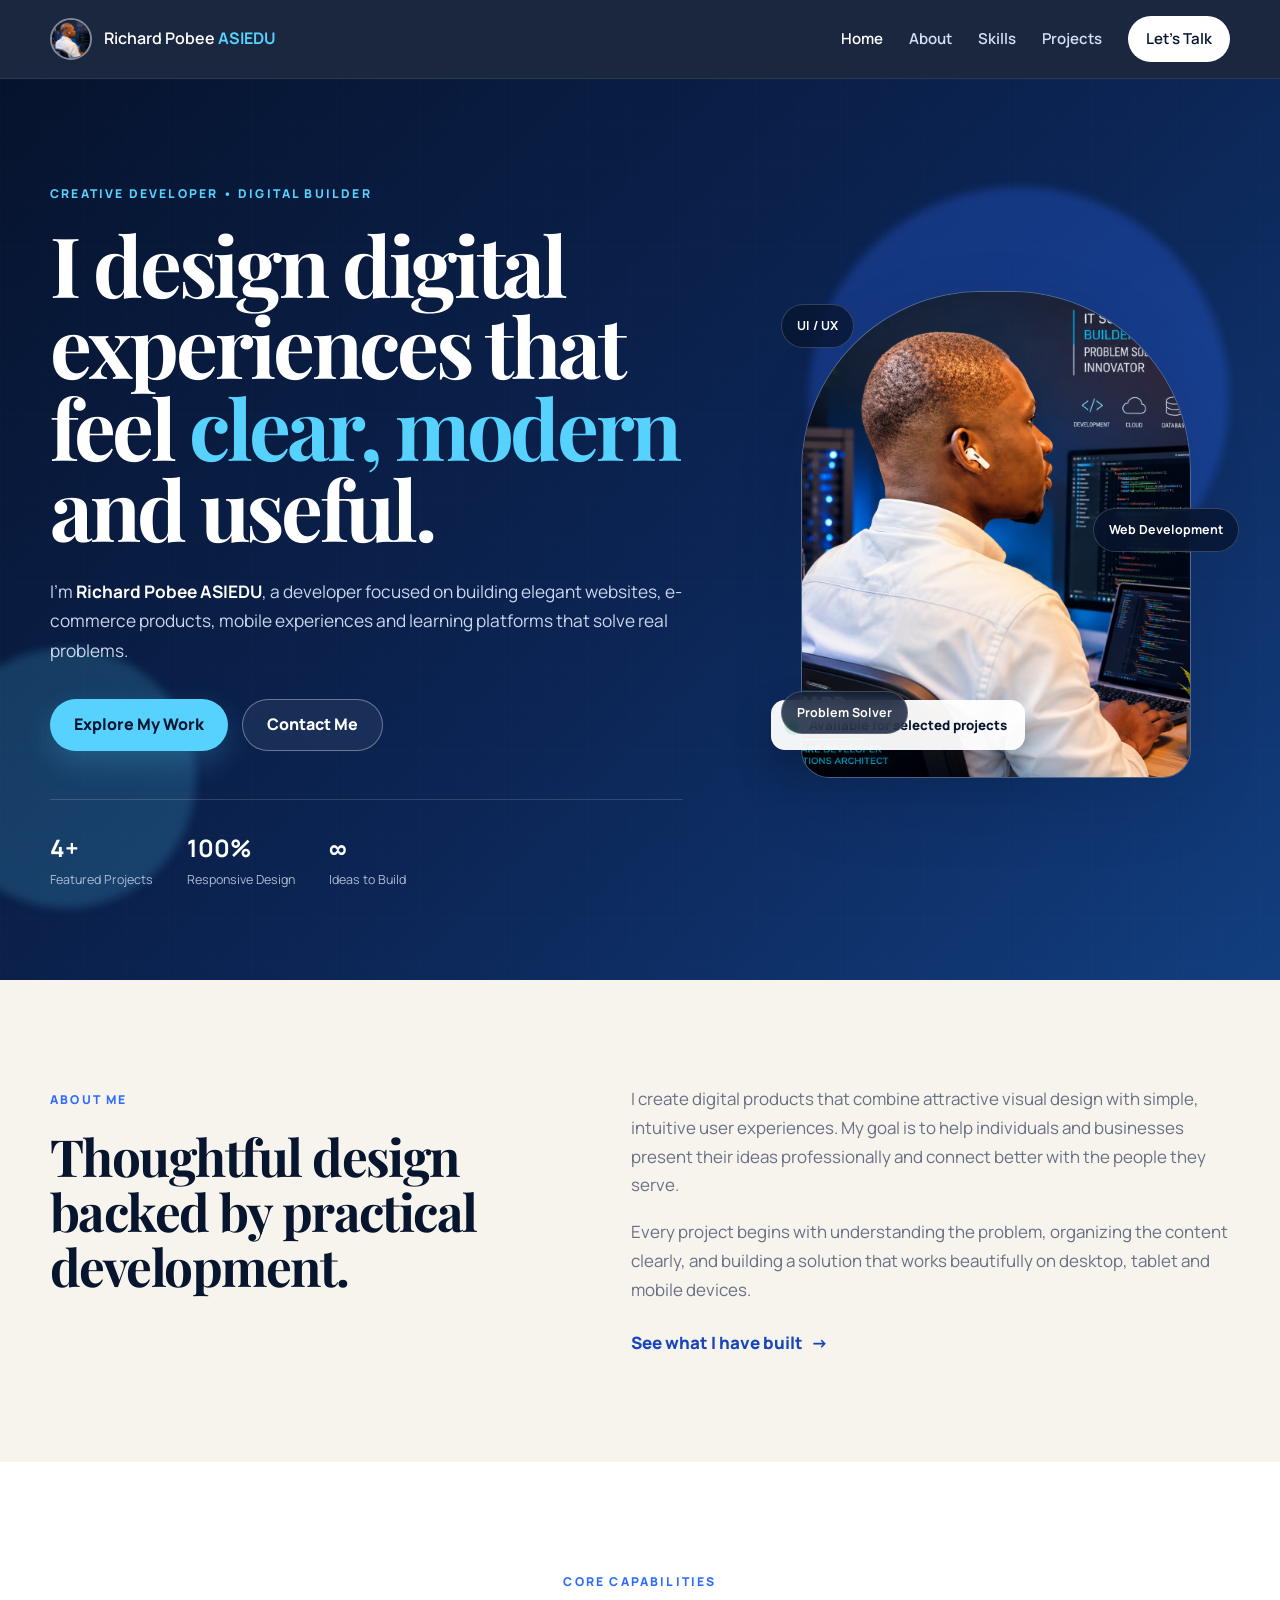
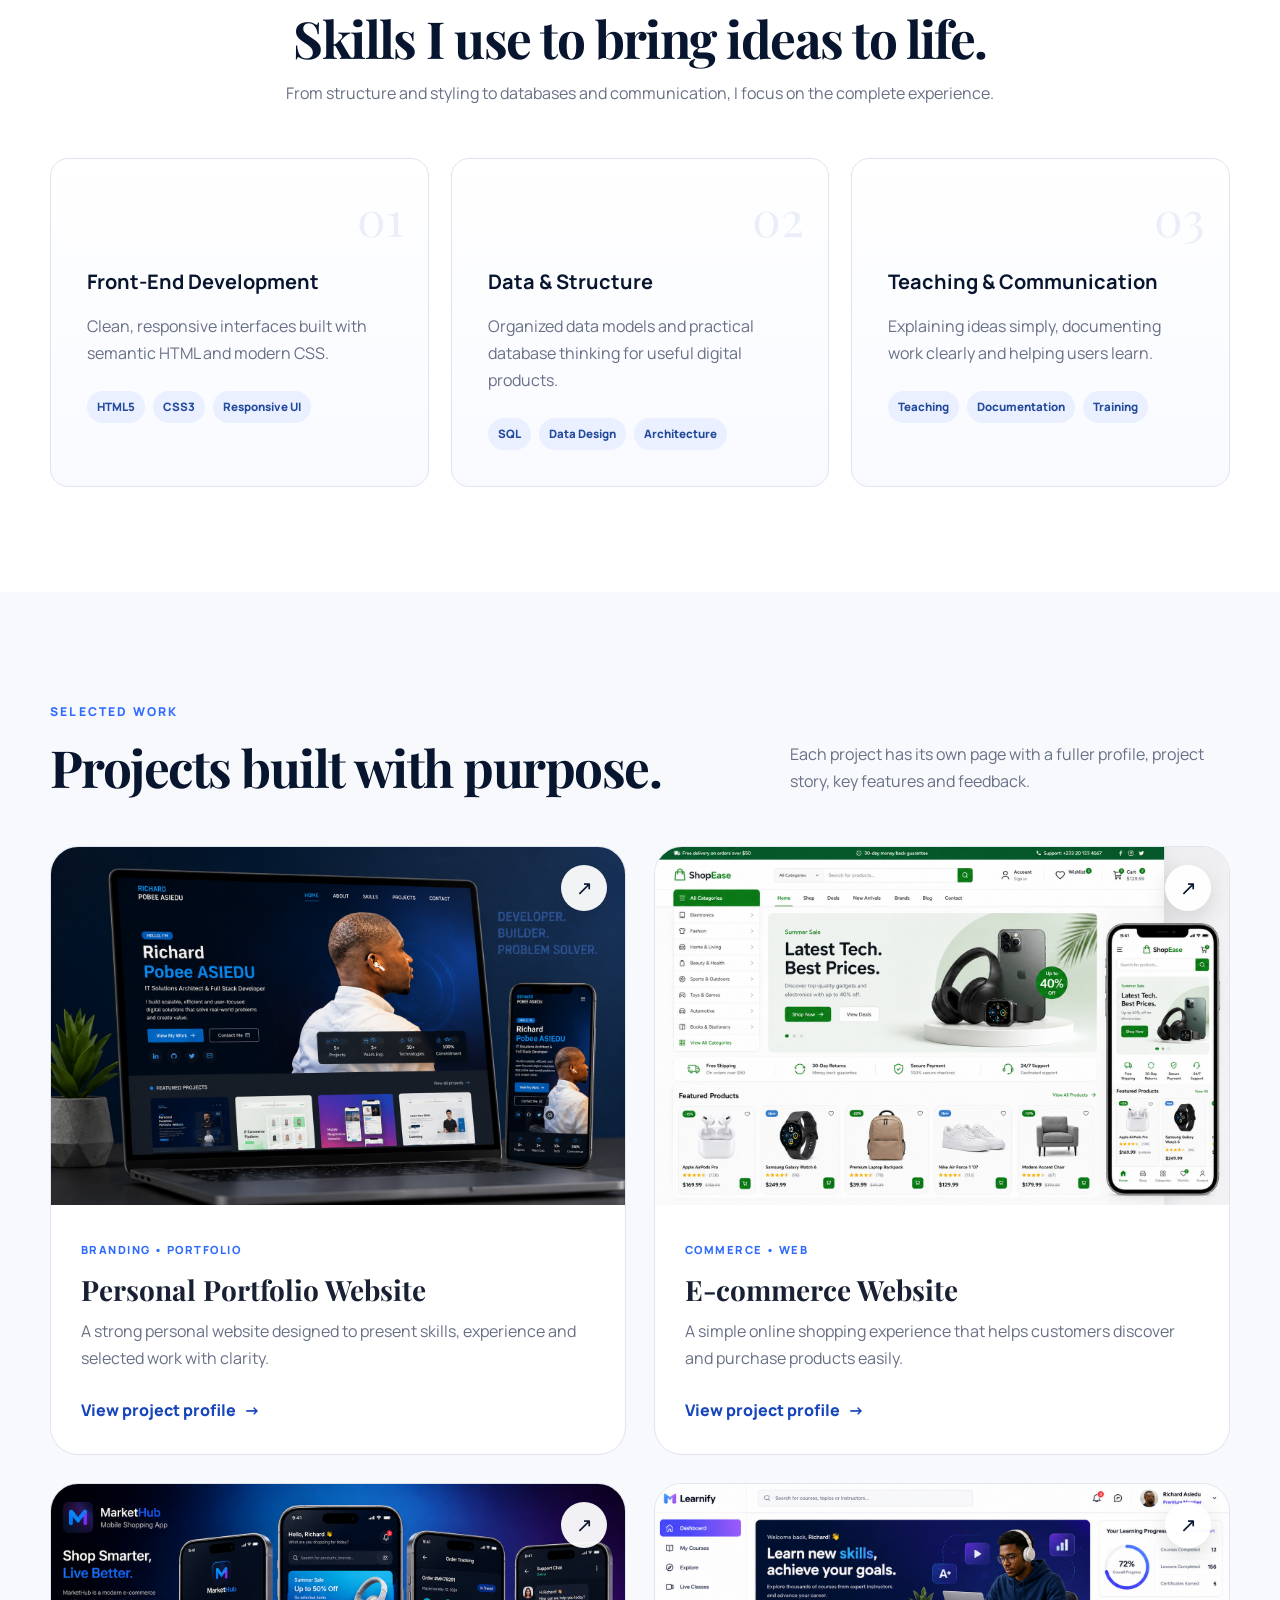
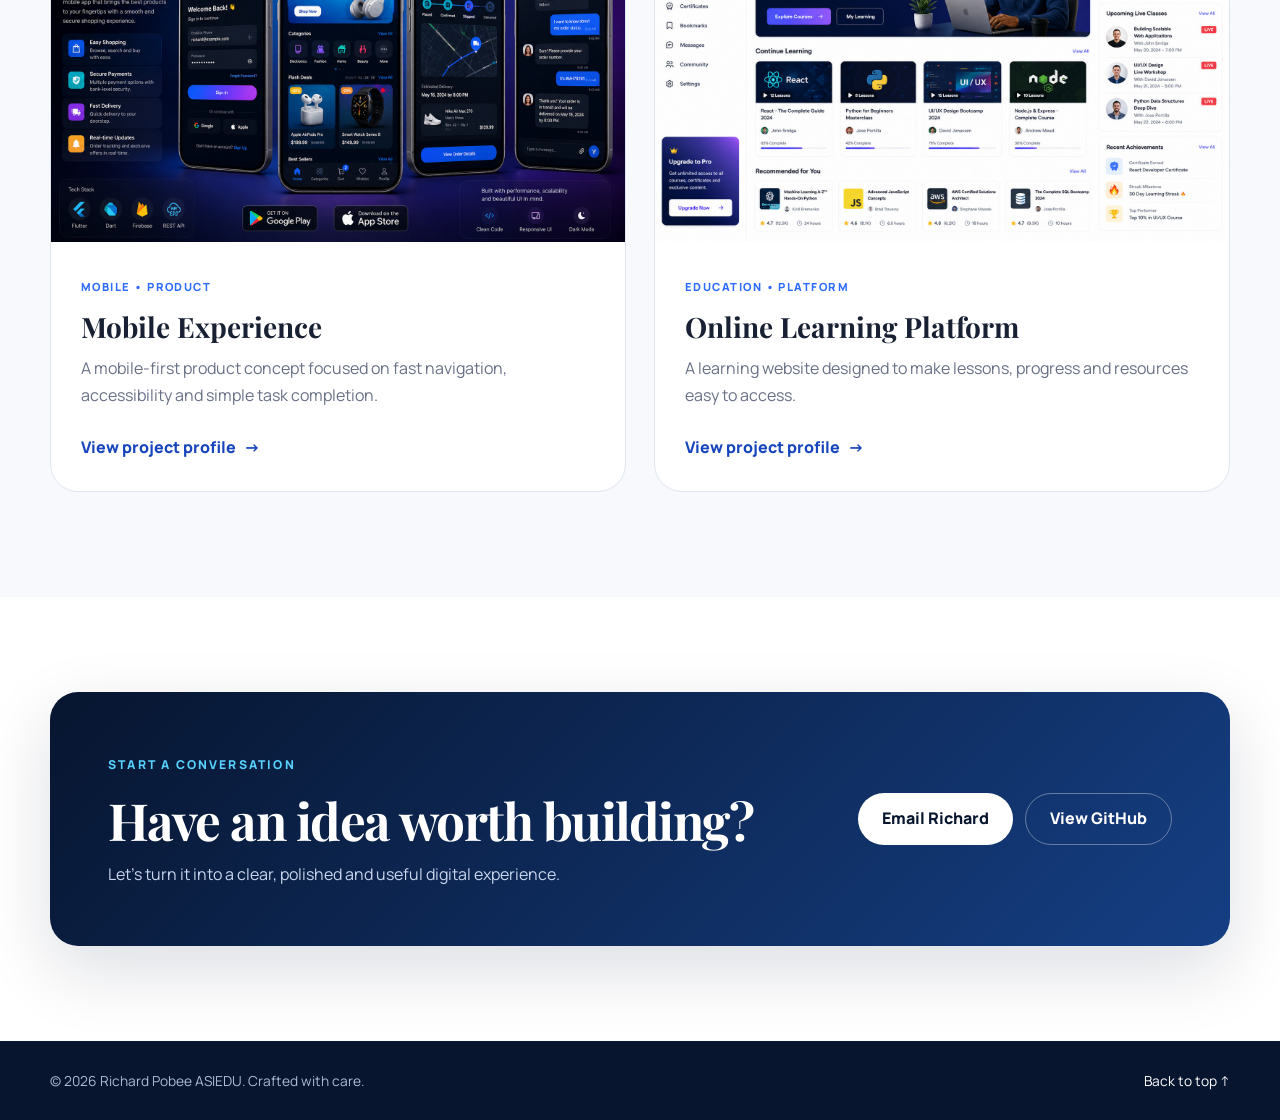
==== index.html @ 264cc0ca "Add files via upload" ====
<!DOCTYPE html>
<html lang="en">
<head>
  <meta charset="UTF-8" />
  <meta name="viewport" content="width=device-width, initial-scale=1.0" />
  <meta name="description" content="Portfolio website of Richard Pobee ASIEDU, showcasing web, mobile, e-commerce and learning platform projects." />
  <title>Richard Pobee ASIEDU | Creative Developer</title>
  <link rel="preconnect" href="https://fonts.googleapis.com" />
  <link rel="preconnect" href="https://fonts.gstatic.com" crossorigin />
  <link href="https://fonts.googleapis.com/css2?family=Manrope:wght@400;500;600;700;800&family=Playfair+Display:wght@700&display=swap" rel="stylesheet" />
  <link rel="stylesheet" href="style.css" />
</head>
<body>
  <header class="site-header">
    <div class="container nav-row">
      <a class="brand" href="index.html" aria-label="Richard Pobee ASIEDU home">
        <img src="images/richard-profile.jpg" alt="Richard Pobee ASIEDU" />
        <span>Richard Pobee <strong>ASIEDU</strong></span>
      </a>

      <button class="menu-toggle" aria-label="Open navigation" onclick="document.body.classList.toggle('nav-open')">☰</button>

      <nav class="main-nav" aria-label="Main navigation">
        <a href="#home" class="active">Home</a>
        <a href="#about">About</a>
        <a href="#skills">Skills</a>
        <a href="#projects">Projects</a>
        <a href="#contact" class="nav-cta">Let’s Talk</a>
      </nav>
    </div>
  </header>

  <main>
    <section class="hero" id="home">
      <div class="hero-glow hero-glow-one"></div>
      <div class="hero-glow hero-glow-two"></div>
      <div class="container hero-grid">
        <div class="hero-copy">
          <span class="eyebrow">Creative Developer • Digital Builder</span>
          <h1>I design digital experiences that feel <em>clear, modern</em> and useful.</h1>
          <p class="hero-text">
            I’m <strong>Richard Pobee ASIEDU</strong>, a developer focused on building elegant websites, e-commerce products, mobile experiences and learning platforms that solve real problems.
          </p>
          <div class="hero-actions">
            <a href="#projects" class="btn btn-primary">Explore My Work</a>
            <a href="#contact" class="btn btn-secondary">Contact Me</a>
          </div>
          <div class="hero-stats" aria-label="Portfolio highlights">
            <div><strong>4+</strong><span>Featured Projects</span></div>
            <div><strong>100%</strong><span>Responsive Design</span></div>
            <div><strong>∞</strong><span>Ideas to Build</span></div>
          </div>
        </div>

        <div class="hero-visual">
          <div class="portrait-card">
            <div class="portrait-frame">
              <img src="images/richard-profile.jpg" alt="Portrait of Richard Pobee ASIEDU" />
            </div>
            <div class="status-card">
              <span class="status-dot"></span>
              Available for selected projects
            </div>
          </div>
          <div class="floating-tag tag-one">UI / UX</div>
          <div class="floating-tag tag-two">Web Development</div>
          <div class="floating-tag tag-three">Problem Solver</div>
        </div>
      </div>
    </section>

    <section class="section about" id="about">
      <div class="container about-grid">
        <div>
          <span class="section-kicker">About Me</span>
          <h2>Thoughtful design backed by practical development.</h2>
        </div>
        <div class="about-copy">
          <p>
            I create digital products that combine attractive visual design with simple, intuitive user experiences. My goal is to help individuals and businesses present their ideas professionally and connect better with the people they serve.
          </p>
          <p>
            Every project begins with understanding the problem, organizing the content clearly, and building a solution that works beautifully on desktop, tablet and mobile devices.
          </p>
          <a class="text-link" href="#projects">See what I have built <span>→</span></a>
        </div>
      </div>
    </section>

    <section class="section skills-section" id="skills">
      <div class="container">
        <div class="section-heading centered">
          <span class="section-kicker">Core Capabilities</span>
          <h2>Skills I use to bring ideas to life.</h2>
          <p>From structure and styling to databases and communication, I focus on the complete experience.</p>
        </div>

        <div class="skills-grid">
          <article class="skill-card">
            <span class="skill-number">01</span>
            <h3>Front-End Development</h3>
            <p>Clean, responsive interfaces built with semantic HTML and modern CSS.</p>
            <div class="chip-row"><span>HTML5</span><span>CSS3</span><span>Responsive UI</span></div>
          </article>
          <article class="skill-card">
            <span class="skill-number">02</span>
            <h3>Data & Structure</h3>
            <p>Organized data models and practical database thinking for useful digital products.</p>
            <div class="chip-row"><span>SQL</span><span>Data Design</span><span>Architecture</span></div>
          </article>
          <article class="skill-card">
            <span class="skill-number">03</span>
            <h3>Teaching & Communication</h3>
            <p>Explaining ideas simply, documenting work clearly and helping users learn.</p>
            <div class="chip-row"><span>Teaching</span><span>Documentation</span><span>Training</span></div>
          </article>
        </div>
      </div>
    </section>

    <section class="section projects-section" id="projects">
      <div class="container">
        <div class="section-heading project-heading">
          <div>
            <span class="section-kicker">Selected Work</span>
            <h2>Projects built with purpose.</h2>
          </div>
          <p>Each project has its own page with a fuller profile, project story, key features and feedback.</p>
        </div>

        <div class="project-grid">
          <article class="project-card project-card-featured">
            <a class="project-image" href="projects/portfolio.html">
              <img src="images/project-portfolio.jpg" alt="Personal portfolio website preview" />
              <span class="project-arrow">↗</span>
            </a>
            <div class="project-body">
              <span class="project-type">Branding • Portfolio</span>
              <h3><a href="projects/portfolio.html">Personal Portfolio Website</a></h3>
              <p>A strong personal website designed to present skills, experience and selected work with clarity.</p>
              <a href="projects/portfolio.html" class="text-link">View project profile <span>→</span></a>
            </div>
          </article>

          <article class="project-card">
            <a class="project-image" href="projects/ecommerce.html">
              <img src="images/project-ecommerce.jpg" alt="E-commerce website preview" />
              <span class="project-arrow">↗</span>
            </a>
            <div class="project-body">
              <span class="project-type">Commerce • Web</span>
              <h3><a href="projects/ecommerce.html">E-commerce Website</a></h3>
              <p>A simple online shopping experience that helps customers discover and purchase products easily.</p>
              <a href="projects/ecommerce.html" class="text-link">View project profile <span>→</span></a>
            </div>
          </article>

          <article class="project-card">
            <a class="project-image" href="projects/mobile.html">
              <img src="images/project-mobile.jpg" alt="Mobile application website preview" />
              <span class="project-arrow">↗</span>
            </a>
            <div class="project-body">
              <span class="project-type">Mobile • Product</span>
              <h3><a href="projects/mobile.html">Mobile Experience</a></h3>
              <p>A mobile-first product concept focused on fast navigation, accessibility and simple task completion.</p>
              <a href="projects/mobile.html" class="text-link">View project profile <span>→</span></a>
            </div>
          </article>

          <article class="project-card">
            <a class="project-image" href="projects/learning.html">
              <img src="images/project-learning.jpg" alt="Online learning platform preview" />
              <span class="project-arrow">↗</span>
            </a>
            <div class="project-body">
              <span class="project-type">Education • Platform</span>
              <h3><a href="projects/learning.html">Online Learning Platform</a></h3>
              <p>A learning website designed to make lessons, progress and resources easy to access.</p>
              <a href="projects/learning.html" class="text-link">View project profile <span>→</span></a>
            </div>
          </article>
        </div>
      </div>
    </section>

    <section class="section contact-section" id="contact">
      <div class="container contact-card">
        <div>
          <span class="section-kicker light">Start a Conversation</span>
          <h2>Have an idea worth building?</h2>
          <p>Let’s turn it into a clear, polished and useful digital experience.</p>
        </div>
        <div class="contact-actions">
          <a href="mailto:yourname@example.com" class="btn btn-light">Email Richard</a>
          <a href="https://github.com/" class="btn btn-ghost" target="_blank" rel="noopener">View GitHub</a>
        </div>
      </div>
    </section>
  </main>

  <footer class="site-footer">
    <div class="container footer-row">
      <p>© 2026 Richard Pobee ASIEDU. Crafted with care.</p>
      <div>
        <a href="#home">Back to top ↑</a>
      </div>
    </div>
  </footer>
</body>
</html>
---- style.css ----
:root {
  --navy: #07152f;
  --navy-soft: #10244b;
  --blue: #2f6bff;
  --blue-dark: #1745bb;
  --cyan: #57d2ff;
  --cream: #f7f4ed;
  --white: #ffffff;
  --text: #182033;
  --muted: #687086;
  --line: #dfe4ee;
  --surface: #f7f9fc;
  --radius-lg: 28px;
  --radius-md: 18px;
  --shadow: 0 24px 70px rgba(7, 21, 47, 0.14);
}

* { box-sizing: border-box; margin: 0; padding: 0; }
html { scroll-behavior: smooth; }
body {
  font-family: "Manrope", Arial, sans-serif;
  color: var(--text);
  background: var(--white);
  line-height: 1.7;
  overflow-x: hidden;
}
img { max-width: 100%; display: block; }
a { color: inherit; }
.container { width: min(1180px, calc(100% - 40px)); margin-inline: auto; }

.site-header {
  position: sticky;
  top: 0;
  z-index: 1000;
  background: rgba(7, 21, 47, 0.92);
  backdrop-filter: blur(16px);
  border-bottom: 1px solid rgba(255,255,255,0.08);
}
.nav-row { min-height: 78px; display: flex; align-items: center; justify-content: space-between; gap: 24px; }
.brand { display: inline-flex; align-items: center; gap: 12px; color: #fff; text-decoration: none; font-weight: 600; }
.brand img { width: 42px; height: 42px; object-fit: cover; border-radius: 50%; border: 2px solid rgba(255,255,255,.45); }
.brand strong { color: var(--cyan); }
.main-nav { display: flex; align-items: center; gap: 26px; }
.main-nav a { color: #d7e0f5; text-decoration: none; font-size: .94rem; font-weight: 600; transition: .2s; }
.main-nav a:hover, .main-nav a.active { color: #fff; }
.main-nav .nav-cta { background: #fff; color: var(--navy); padding: 10px 18px; border-radius: 999px; }
.menu-toggle { display: none; border: 0; background: transparent; color: #fff; font-size: 1.7rem; cursor: pointer; }

.hero {
  position: relative;
  isolation: isolate;
  overflow: hidden;
  min-height: 760px;
  display: grid;
  align-items: center;
  background: linear-gradient(135deg, #06132d 0%, #0c2555 55%, #123e7f 100%);
  color: #fff;
  padding: 100px 0 90px;
}
.hero::after {
  content: "";
  position: absolute;
  inset: 0;
  z-index: -2;
  opacity: .14;
  background-image: linear-gradient(rgba(255,255,255,.07) 1px, transparent 1px), linear-gradient(90deg, rgba(255,255,255,.07) 1px, transparent 1px);
  background-size: 42px 42px;
}
.hero-glow { position: absolute; border-radius: 50%; filter: blur(4px); z-index: -1; }
.hero-glow-one { width: 420px; height: 420px; background: rgba(47,107,255,.28); right: 4%; top: 12%; }
.hero-glow-two { width: 260px; height: 260px; background: rgba(87,210,255,.18); left: -5%; bottom: 8%; }
.hero-grid { display: grid; grid-template-columns: 1.15fr .85fr; gap: 80px; align-items: center; }
.eyebrow, .section-kicker { display: inline-block; text-transform: uppercase; letter-spacing: .18em; font-size: .76rem; font-weight: 800; color: var(--blue); margin-bottom: 18px; }
.hero .eyebrow { color: var(--cyan); }
.hero h1 { font-family: "Playfair Display", Georgia, serif; font-size: clamp(3.3rem, 6.5vw, 6.5rem); line-height: .98; letter-spacing: -.04em; max-width: 820px; }
.hero h1 em { color: var(--cyan); font-style: normal; }
.hero-text { max-width: 680px; color: #cbd7ee; font-size: 1.08rem; margin: 28px 0 34px; }
.hero-text strong { color: #fff; }
.hero-actions { display: flex; flex-wrap: wrap; gap: 14px; }
.btn { display: inline-flex; justify-content: center; align-items: center; min-height: 52px; padding: 0 24px; border-radius: 999px; text-decoration: none; font-weight: 800; transition: transform .2s, box-shadow .2s, background .2s; }
.btn:hover { transform: translateY(-2px); }
.btn-primary { background: var(--cyan); color: var(--navy); box-shadow: 0 12px 30px rgba(87,210,255,.2); }
.btn-secondary { border: 1px solid rgba(255,255,255,.35); color: #fff; background: rgba(255,255,255,.06); }
.hero-stats { display: flex; gap: 34px; margin-top: 48px; padding-top: 28px; border-top: 1px solid rgba(255,255,255,.15); }
.hero-stats div { display: grid; }
.hero-stats strong { font-size: 1.5rem; color: #fff; }
.hero-stats span { color: #aebbd4; font-size: .78rem; }
.hero-visual { position: relative; min-height: 520px; display: grid; place-items: center; }
.portrait-card { width: min(390px, 100%); position: relative; }
.portrait-frame { aspect-ratio: 4 / 5; border-radius: 180px 180px 28px 28px; overflow: hidden; border: 1px solid rgba(255,255,255,.25); box-shadow: var(--shadow); background: #17356c; }
.portrait-frame img { width: 100%; height: 100%; object-fit: cover; }
.status-card { position: absolute; left: -30px; bottom: 28px; display: flex; align-items: center; gap: 10px; padding: 14px 18px; border-radius: 14px; background: rgba(255,255,255,.95); color: var(--navy); font-size: .83rem; font-weight: 800; box-shadow: 0 16px 38px rgba(0,0,0,.25); }
.status-dot { width: 10px; height: 10px; background: #29c675; border-radius: 50%; box-shadow: 0 0 0 5px rgba(41,198,117,.16); }
.floating-tag { position: absolute; padding: 10px 15px; border-radius: 999px; background: rgba(7,21,47,.76); border: 1px solid rgba(255,255,255,.18); color: #fff; font-size: .78rem; font-weight: 700; backdrop-filter: blur(10px); }
.tag-one { top: 30px; left: 4%; }
.tag-two { right: -2%; top: 45%; }
.tag-three { bottom: 60px; left: 4%; }

.section { padding: 105px 0; }
.about { background: var(--cream); }
.about-grid { display: grid; grid-template-columns: .9fr 1.1fr; gap: 90px; align-items: start; }
.section h2 { font-family: "Playfair Display", Georgia, serif; font-size: clamp(2.3rem, 4vw, 4rem); line-height: 1.08; letter-spacing: -.03em; color: var(--navy); }
.about-copy { font-size: 1.06rem; color: var(--muted); }
.about-copy p + p { margin-top: 18px; }
.text-link { display: inline-flex; align-items: center; gap: 8px; margin-top: 24px; color: var(--blue-dark); text-decoration: none; font-weight: 800; }
.text-link span { transition: transform .2s; }
.text-link:hover span { transform: translateX(5px); }

.skills-section { background: #fff; }
.section-heading { margin-bottom: 50px; }
.section-heading.centered { max-width: 760px; text-align: center; margin-inline: auto; }
.section-heading p { color: var(--muted); margin-top: 14px; }
.skills-grid { display: grid; grid-template-columns: repeat(3, 1fr); gap: 22px; }
.skill-card { position: relative; padding: 36px; min-height: 310px; border: 1px solid var(--line); border-radius: var(--radius-md); background: linear-gradient(180deg, #fff, #f8faff); transition: .25s; overflow: hidden; }
.skill-card:hover { transform: translateY(-6px); box-shadow: var(--shadow); border-color: transparent; }
.skill-number { position: absolute; right: 24px; top: 18px; font-family: "Playfair Display", serif; font-size: 3rem; color: #e9eef9; }
.skill-card h3 { color: var(--navy); font-size: 1.25rem; margin: 70px 0 14px; }
.skill-card p { color: var(--muted); }
.chip-row { display: flex; flex-wrap: wrap; gap: 8px; margin-top: 24px; }
.chip-row span { padding: 6px 10px; border-radius: 999px; background: #eaf0ff; color: #244a9c; font-size: .72rem; font-weight: 800; }

.projects-section { background: var(--surface); }
.project-heading { display: flex; justify-content: space-between; align-items: end; gap: 60px; }
.project-heading > p { max-width: 440px; color: var(--muted); }
.project-grid { display: grid; grid-template-columns: repeat(2, 1fr); gap: 28px; }
.project-card { background: #fff; border-radius: var(--radius-lg); overflow: hidden; border: 1px solid var(--line); transition: .25s; }
.project-card:hover { transform: translateY(-7px); box-shadow: var(--shadow); }
.project-image { display: block; position: relative; aspect-ratio: 16 / 10; overflow: hidden; background: #dfe8f8; }
.project-image img { width: 100%; height: 100%; object-fit: cover; transition: transform .45s; }
.project-card:hover .project-image img { transform: scale(1.045); }
.project-arrow { position: absolute; right: 18px; top: 18px; width: 46px; height: 46px; display: grid; place-items: center; border-radius: 50%; background: rgba(255,255,255,.94); color: var(--navy); font-size: 1.25rem; box-shadow: 0 8px 22px rgba(0,0,0,.12); }
.project-body { padding: 30px; }
.project-type { color: var(--blue); text-transform: uppercase; letter-spacing: .13em; font-size: .7rem; font-weight: 800; }
.project-body h3 { font-family: "Playfair Display", serif; font-size: 1.75rem; line-height: 1.2; margin: 10px 0 12px; }
.project-body h3 a { text-decoration: none; }
.project-body p { color: var(--muted); }

.contact-section { padding-top: 95px; padding-bottom: 95px; }
.contact-card { display: flex; justify-content: space-between; align-items: center; gap: 40px; padding: 58px; border-radius: var(--radius-lg); background: linear-gradient(135deg, var(--navy), #153f84); color: #fff; box-shadow: var(--shadow); }
.contact-card h2 { color: #fff; }
.contact-card p { color: #c9d6ee; margin-top: 12px; }
.section-kicker.light { color: var(--cyan); }
.contact-actions { display: flex; gap: 12px; flex-wrap: wrap; }
.btn-light { background: #fff; color: var(--navy); }
.btn-ghost { border: 1px solid rgba(255,255,255,.35); color: #fff; }
.site-footer { background: var(--navy); color: #aebbd4; padding: 28px 0; }
.footer-row { display: flex; justify-content: space-between; gap: 20px; align-items: center; font-size: .86rem; }
.footer-row a { color: #fff; text-decoration: none; }

/* Project detail pages */
.project-page { background: var(--surface); }
.project-hero { padding: 92px 0 76px; background: linear-gradient(135deg, #07152f, #123b79); color: #fff; }
.back-link { display: inline-block; margin-bottom: 30px; color: var(--cyan); text-decoration: none; font-weight: 700; }
.project-hero h1 { font-family: "Playfair Display", serif; font-size: clamp(3rem, 7vw, 6.2rem); line-height: .98; max-width: 900px; }
.project-hero p { max-width: 720px; color: #cbd7ee; margin-top: 22px; font-size: 1.08rem; }
.project-cover { width: min(1180px, calc(100% - 40px)); margin: -35px auto 0; border-radius: 28px; overflow: hidden; box-shadow: var(--shadow); background: #dfe8f8; }
.project-cover img { width: 100%; max-height: 650px; object-fit: cover; }
.project-content { padding: 90px 0; }
.project-profile-grid { display: grid; grid-template-columns: 1.2fr .8fr; gap: 70px; }
.prose h2, .feedback-section h2 { font-family: "Playfair Display", serif; color: var(--navy); font-size: 2.5rem; margin-bottom: 18px; }
.prose h3 { color: var(--navy); margin: 34px 0 10px; }
.prose p, .prose li { color: var(--muted); }
.prose ul { padding-left: 20px; }
.project-facts { background: #fff; border: 1px solid var(--line); border-radius: 22px; padding: 30px; height: fit-content; }
.fact { padding: 16px 0; border-bottom: 1px solid var(--line); }
.fact:last-child { border-bottom: 0; }
.fact span { display: block; color: var(--muted); font-size: .74rem; text-transform: uppercase; letter-spacing: .12em; font-weight: 800; }
.fact strong { display: block; margin-top: 4px; color: var(--navy); }
.feedback-section { padding: 0 0 100px; }
.feedback-grid { display: grid; grid-template-columns: repeat(3, 1fr); gap: 20px; }
.feedback-card { background: #fff; border: 1px solid var(--line); border-radius: 20px; padding: 28px; }
.feedback-card p { color: var(--muted); font-style: italic; }
.feedback-card strong { display: block; color: var(--navy); margin-top: 18px; }
.feedback-card span { color: var(--blue); font-size: .78rem; }

@media (max-width: 960px) {
  .hero-grid, .about-grid, .project-profile-grid { grid-template-columns: 1fr; }
  .hero-grid { gap: 35px; }
  .hero-visual { min-height: 480px; }
  .skills-grid { grid-template-columns: 1fr; }
  .project-heading, .contact-card { align-items: flex-start; flex-direction: column; }
  .feedback-grid { grid-template-columns: 1fr; }
}

@media (max-width: 760px) {
  .container { width: min(100% - 28px, 1180px); }
  .menu-toggle { display: block; }
  .main-nav { display: none; position: absolute; top: 78px; left: 0; right: 0; padding: 22px; background: var(--navy); flex-direction: column; align-items: stretch; border-top: 1px solid rgba(255,255,255,.08); }
  .nav-open .main-nav { display: flex; }
  .main-nav .nav-cta { text-align: center; }
  .hero { min-height: auto; padding: 74px 0 70px; }
  .hero h1 { font-size: clamp(2.75rem, 14vw, 4.6rem); }
  .hero-stats { gap: 18px; flex-wrap: wrap; }
  .hero-visual { min-height: 430px; }
  .portrait-card { width: 310px; }
  .status-card { left: 0; }
  .project-grid { grid-template-columns: 1fr; }
  .section { padding: 78px 0; }
  .contact-card { padding: 36px 28px; }
  .footer-row { flex-direction: column; text-align: center; }
}

@media (max-width: 460px) {
  .brand span { font-size: .82rem; }
  .hero-actions, .contact-actions { flex-direction: column; width: 100%; }
  .btn { width: 100%; }
  .floating-tag { display: none; }
  .hero-visual { min-height: 390px; }
  .portrait-card { width: 275px; }
  .hero-stats { display: grid; grid-template-columns: repeat(2, 1fr); }
}
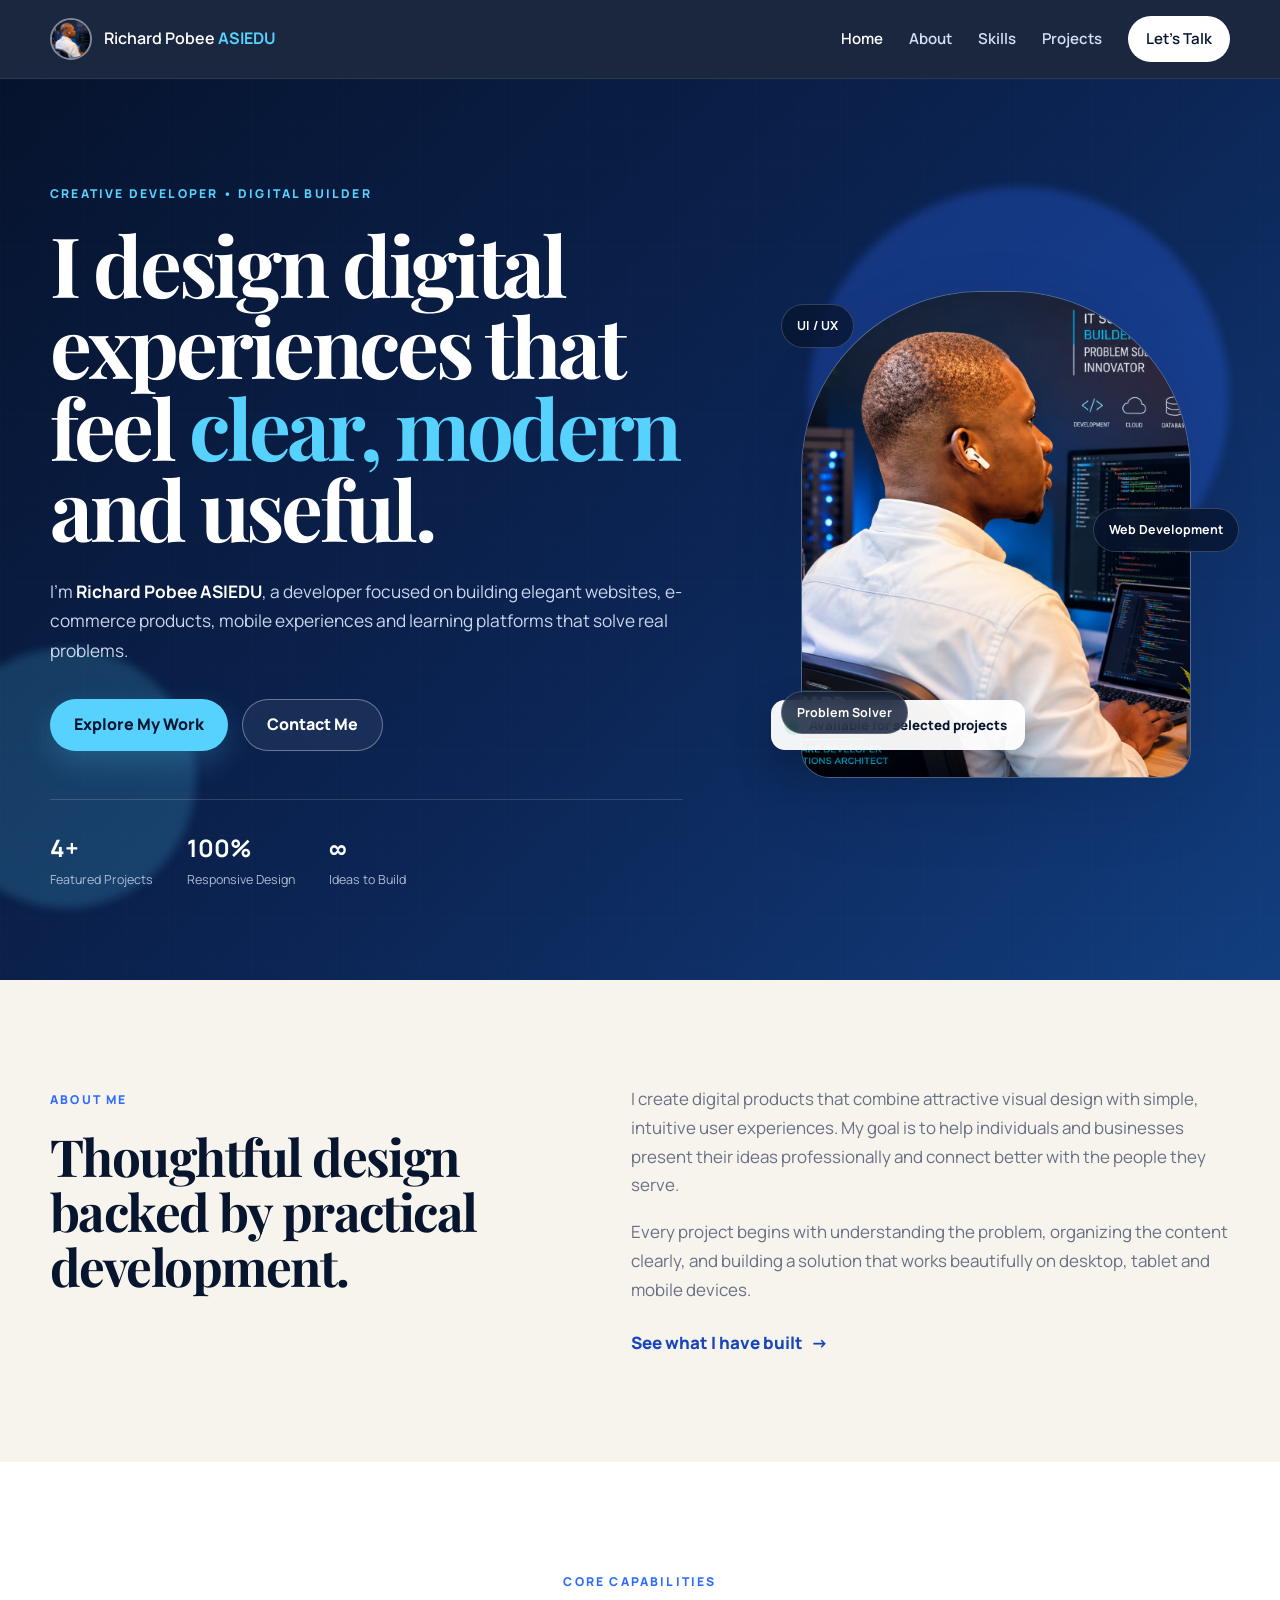
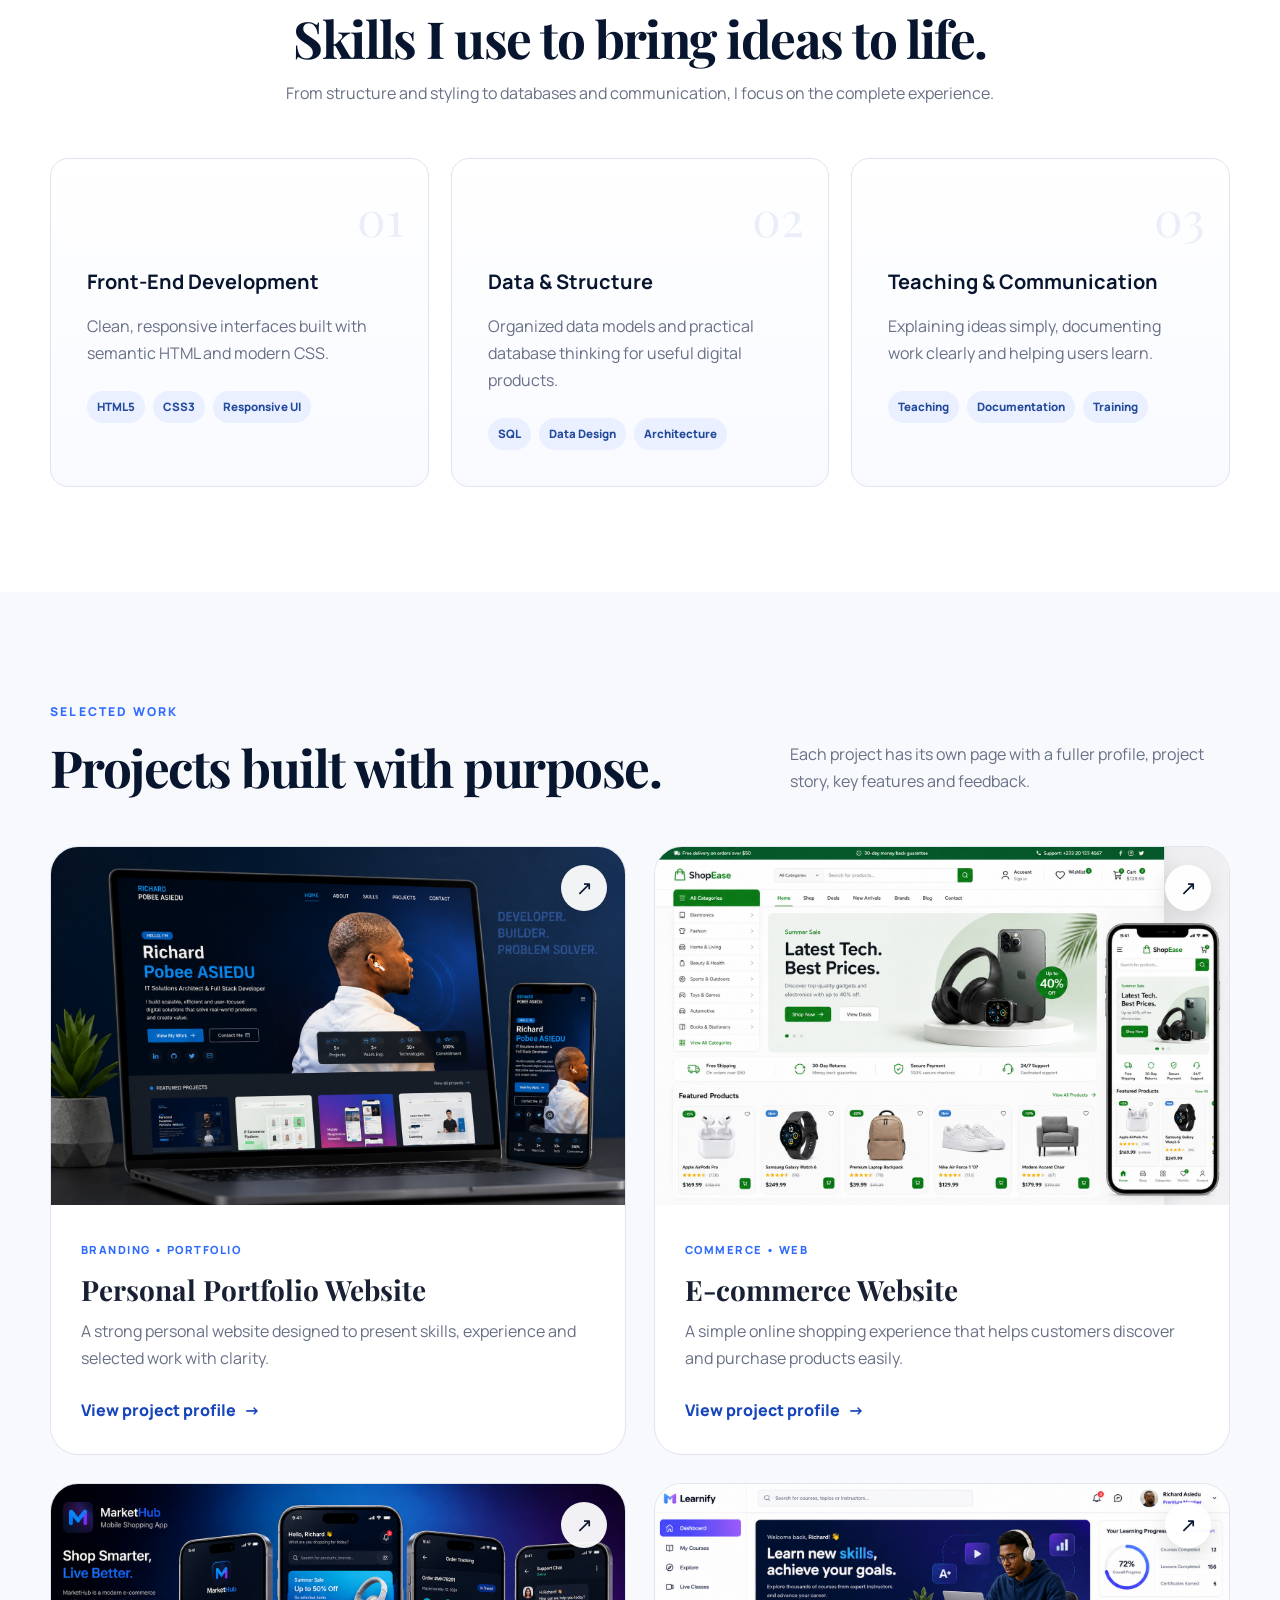
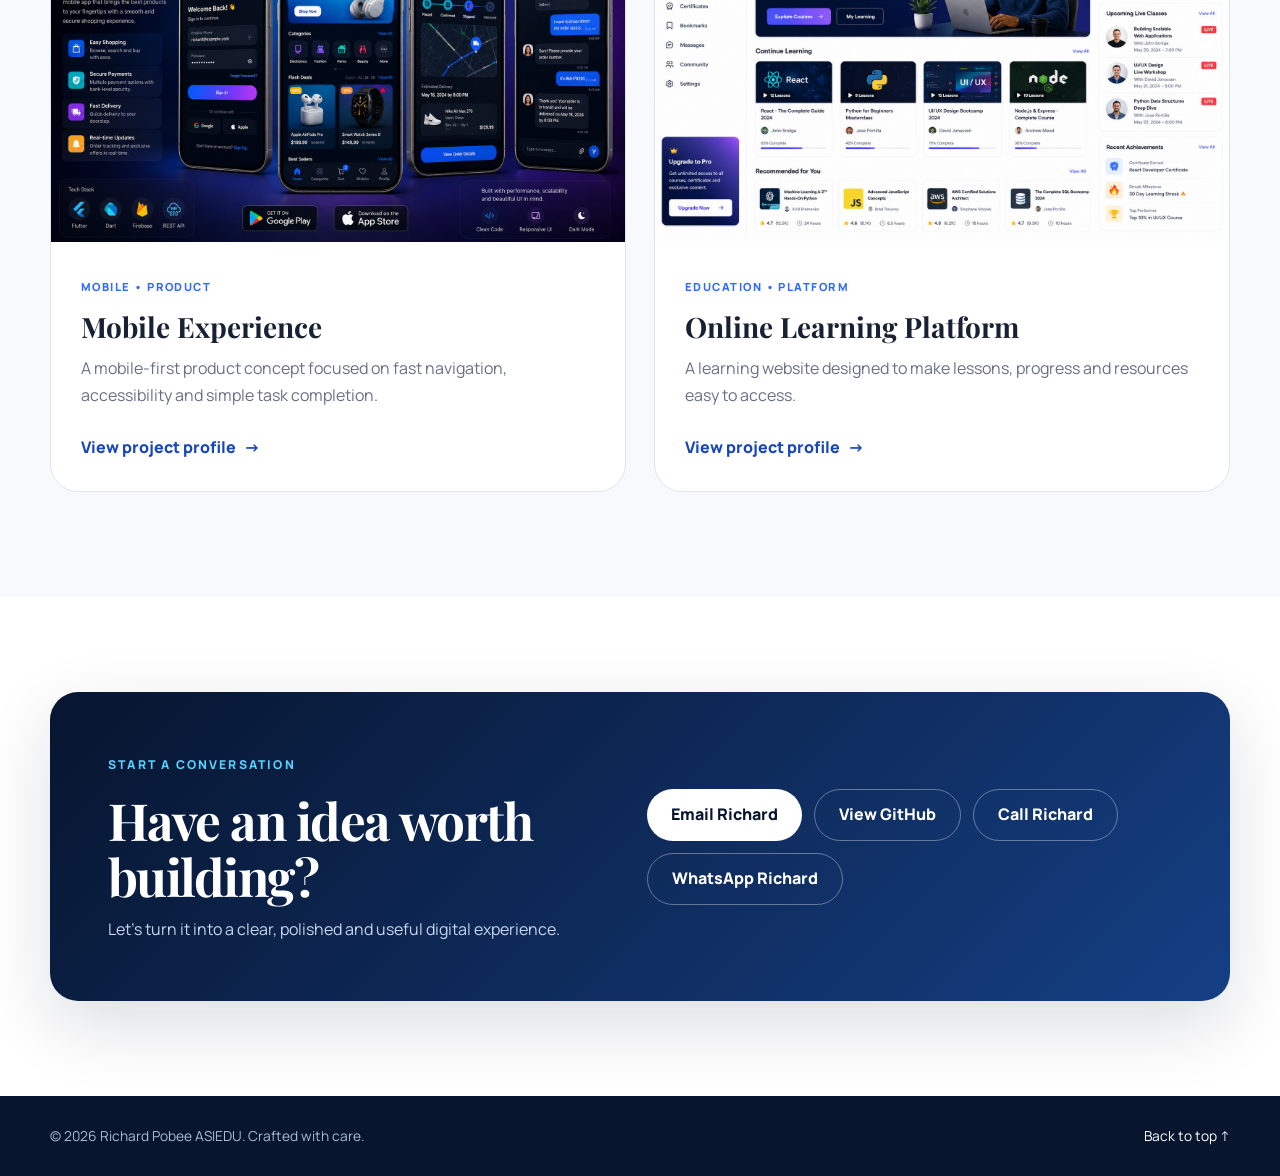
==== commit 45bfea6c: "Update index.html" ====
--- a/index.html
+++ b/index.html
@@ -192,8 +192,12 @@
           <p>Let’s turn it into a clear, polished and useful digital experience.</p>
         </div>
         <div class="contact-actions">
-          <a href="mailto:yourname@example.com" class="btn btn-light">Email Richard</a>
-          <a href="https://github.com/" class="btn btn-ghost" target="_blank" rel="noopener">View GitHub</a>
+         <div class="contact-actions">
+    <a href="mailto:richardasiedu.business@gmail.com" class="btn btn-light">Email Richard</a>
+    <a href="https://github.com/Richard675" class="btn btn-ghost" target="_blank" rel="noopener">View GitHub</a>
+    <a href="tel:+233545713509" class="btn btn-ghost">Call Richard</a>
+    <a href="https://wa.me/233545713509" class="btn btn-ghost" target="_blank" rel="noopener">WhatsApp Richard</a>
+</div>
         </div>
       </div>
     </section>
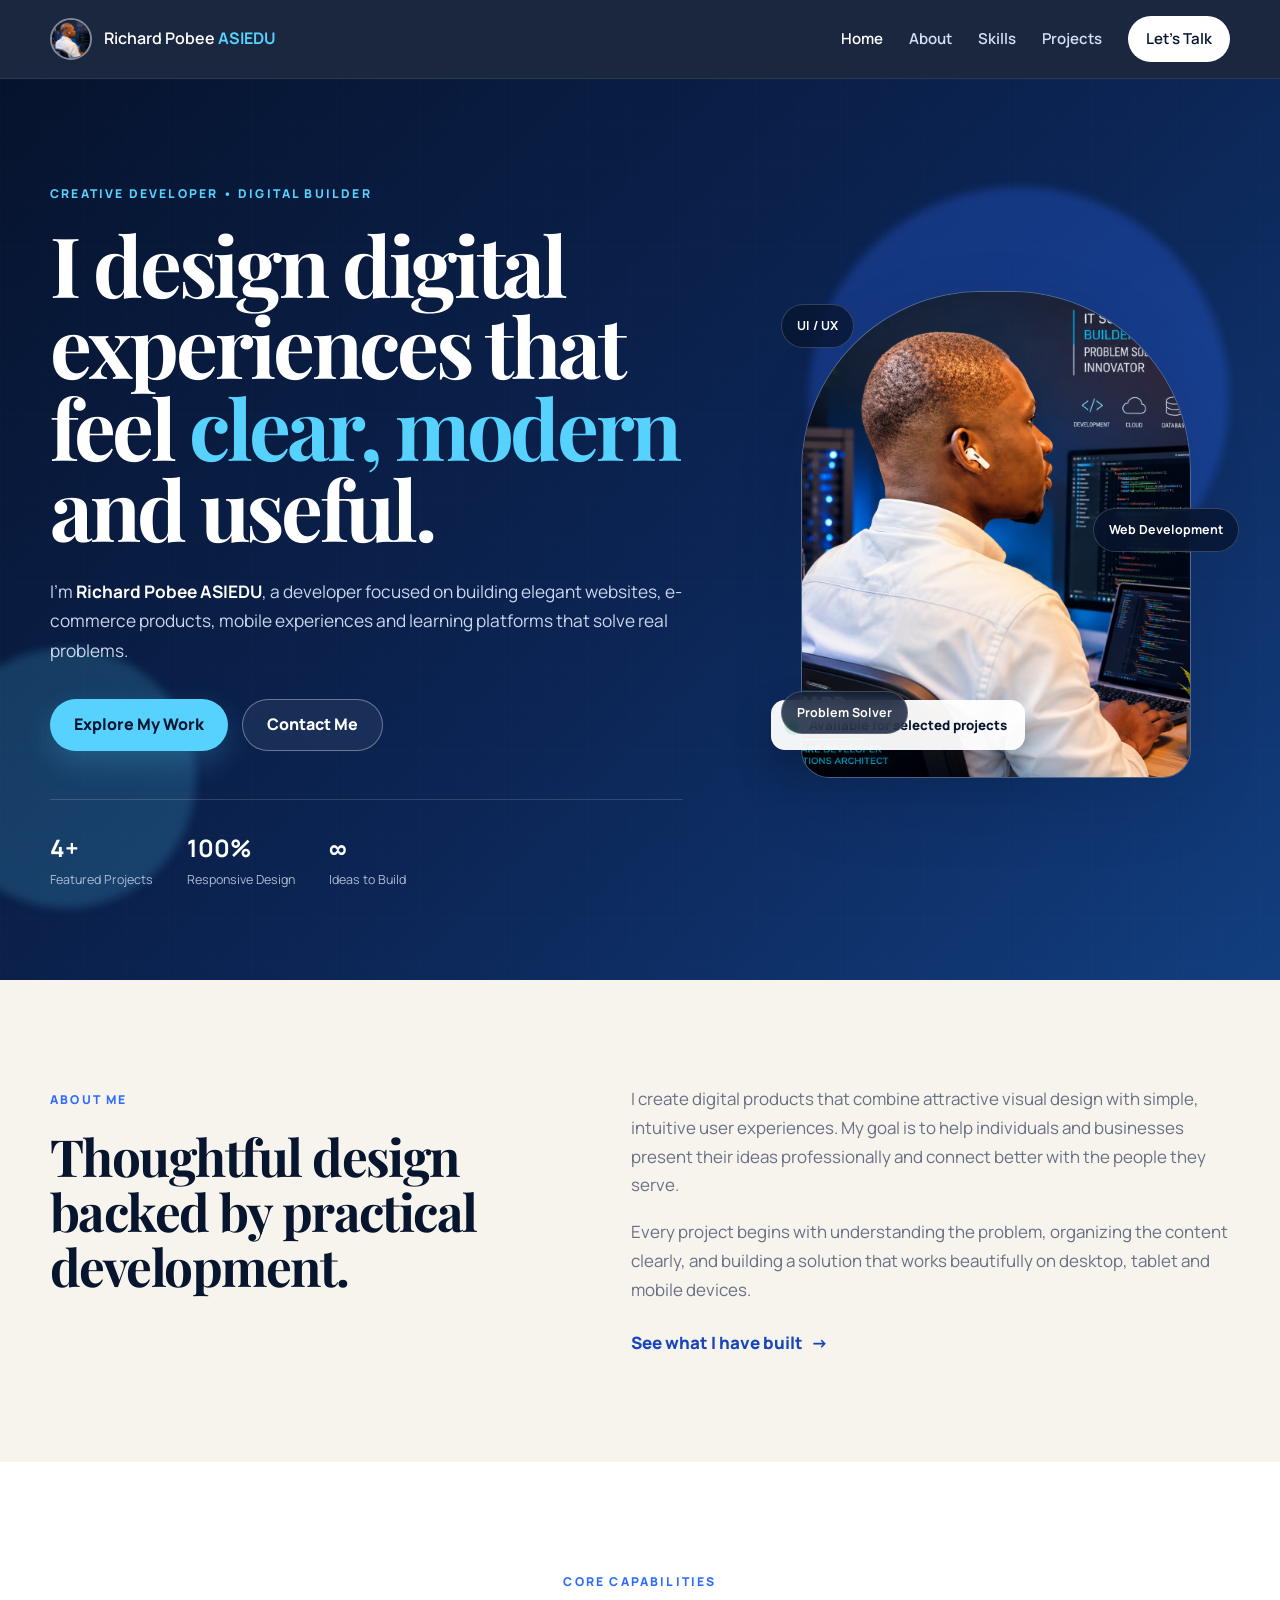
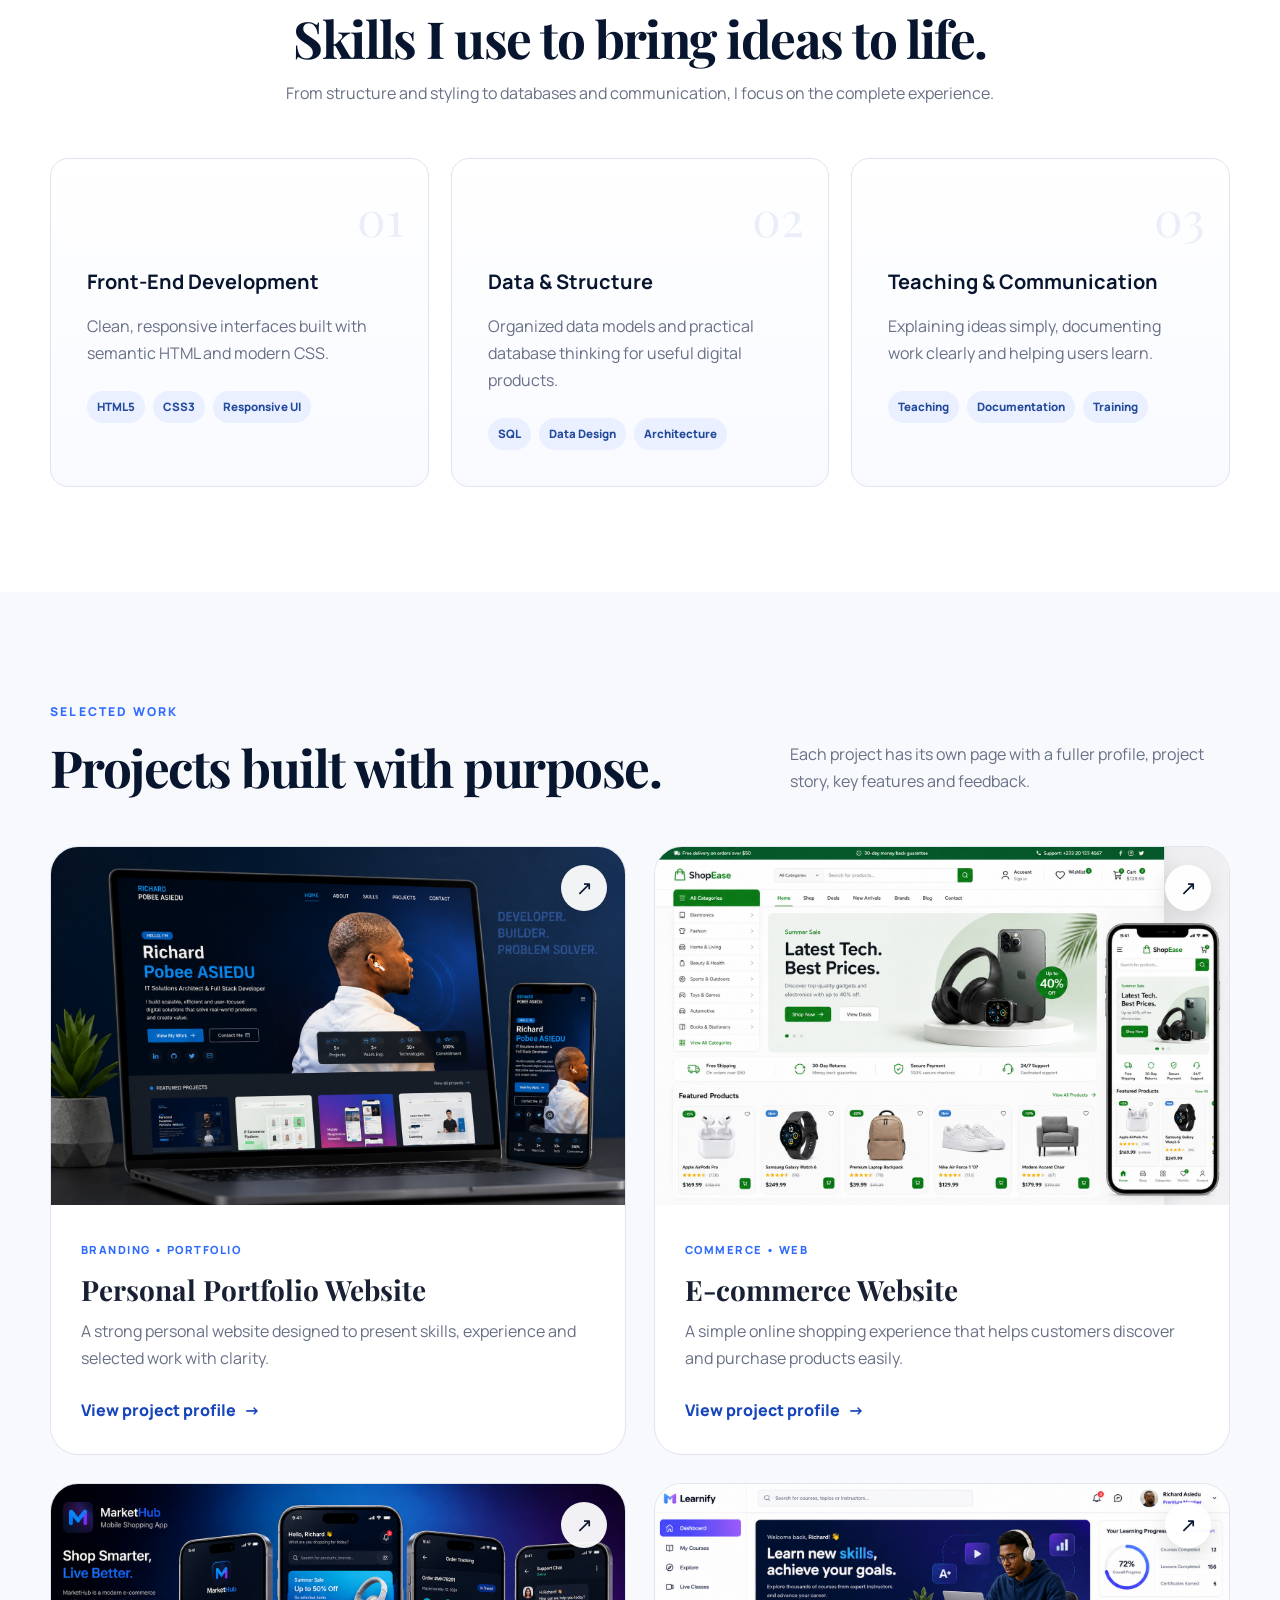
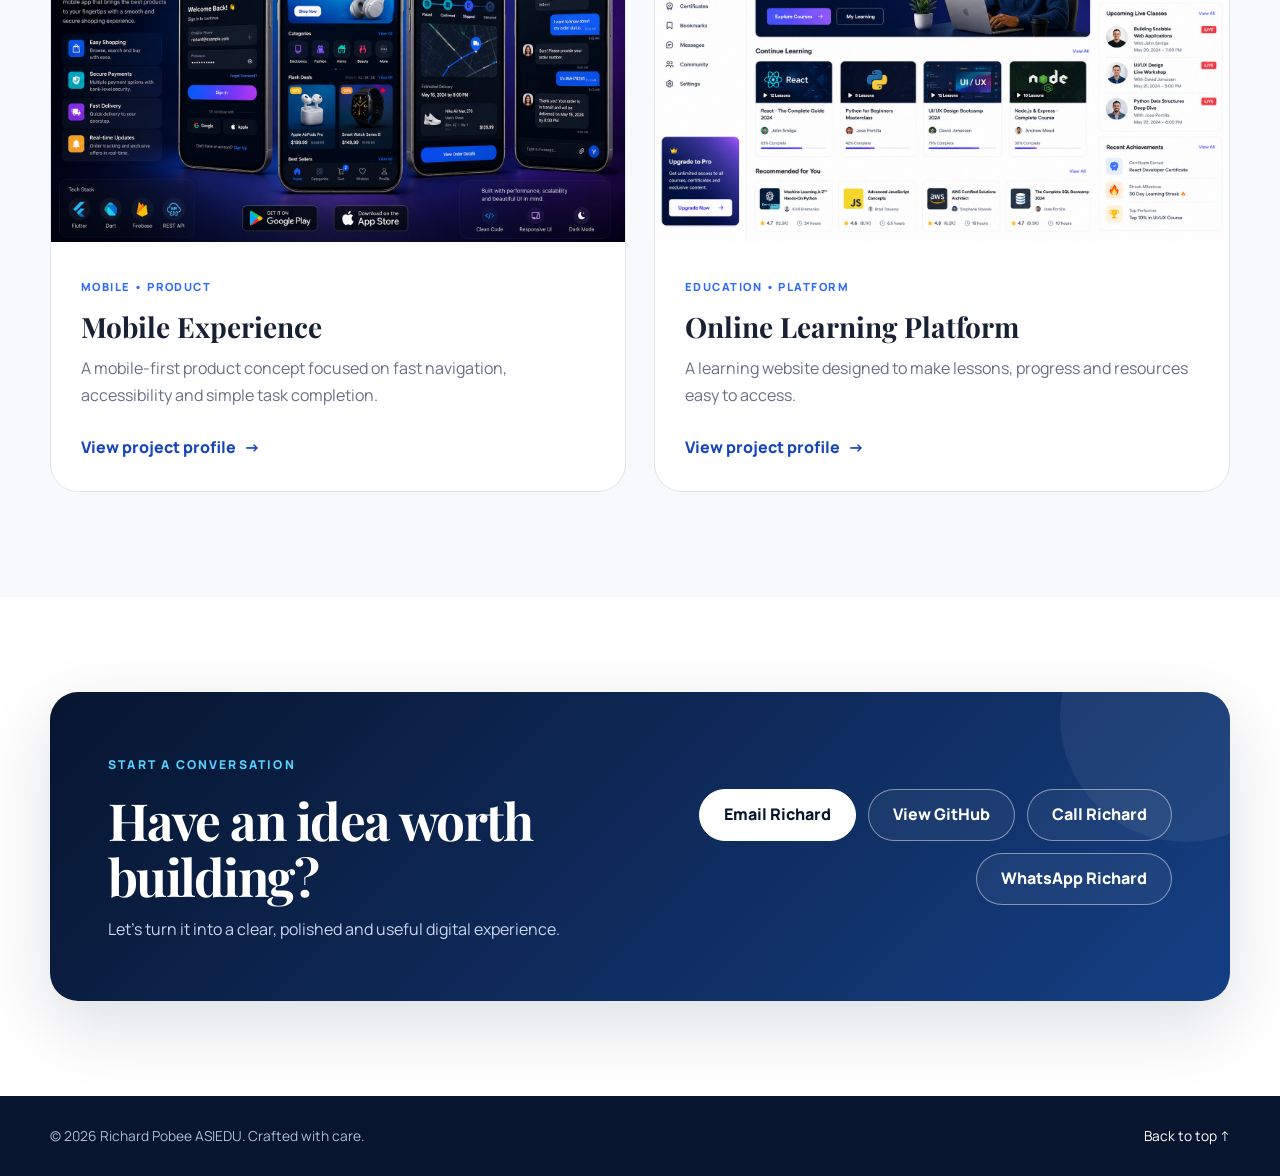
==== commit fea576ef: "Refactor contact actions for better readability" ====
--- a/index.html
+++ b/index.html
@@ -191,12 +191,20 @@
           <h2>Have an idea worth building?</h2>
           <p>Let’s turn it into a clear, polished and useful digital experience.</p>
         </div>
-        <div class="contact-actions">
          <div class="contact-actions">
-    <a href="mailto:richardasiedu.business@gmail.com" class="btn btn-light">Email Richard</a>
-    <a href="https://github.com/Richard675" class="btn btn-ghost" target="_blank" rel="noopener">View GitHub</a>
-    <a href="tel:+233545713509" class="btn btn-ghost">Call Richard</a>
-    <a href="https://wa.me/233545713509" class="btn btn-ghost" target="_blank" rel="noopener">WhatsApp Richard</a>
+    <a href="mailto:richardasiedu.business@gmail.com"
+       class="btn btn-light">Email Richard</a>
+    <a href="https://github.com/Richard675"
+       class="btn btn-ghost"
+       target="_blank"
+       rel="noopener">View GitHub</a>
+    <a href="tel:+233545713509"
+       class="btn btn-ghost">Call Richard</a>
+    <a href="https://wa.me/233545713509"
+       class="btn btn-ghost"
+       target="_blank"
+       rel="noopener">WhatsApp Richard</a>
+</div>
 </div>
         </div>
       </div>
--- a/style.css
+++ b/style.css
@@ -135,14 +135,119 @@
 .project-body h3 a { text-decoration: none; }
 .project-body p { color: var(--muted); }
 
-.contact-section { padding-top: 95px; padding-bottom: 95px; }
-.contact-card { display: flex; justify-content: space-between; align-items: center; gap: 40px; padding: 58px; border-radius: var(--radius-lg); background: linear-gradient(135deg, var(--navy), #153f84); color: #fff; box-shadow: var(--shadow); }
-.contact-card h2 { color: #fff; }
-.contact-card p { color: #c9d6ee; margin-top: 12px; }
-.section-kicker.light { color: var(--cyan); }
-.contact-actions { display: flex; gap: 12px; flex-wrap: wrap; }
-.btn-light { background: #fff; color: var(--navy); }
-.btn-ghost { border: 1px solid rgba(255,255,255,.35); color: #fff; }
+/* =========================
+   CONTACT SECTION
+========================= */
+
+.contact-section {
+    padding-top: 95px;
+    padding-bottom: 95px;
+}
+
+.contact-card {
+    display: flex;
+    justify-content: space-between;
+    align-items: center;
+    gap: 45px;
+    padding: 58px;
+    border-radius: var(--radius-lg);
+    background: linear-gradient(135deg, var(--navy), #153f84);
+    color: #fff;
+    box-shadow: var(--shadow);
+    position: relative;
+    overflow: hidden;
+}
+
+/* Subtle decorative glow */
+.contact-card::after {
+    content: "";
+    position: absolute;
+    width: 250px;
+    height: 250px;
+    right: -80px;
+    top: -100px;
+    border-radius: 50%;
+    background: rgba(255, 255, 255, 0.06);
+    pointer-events: none;
+}
+
+.contact-card h2 {
+    color: #fff;
+    margin-bottom: 10px;
+}
+
+.contact-card p {
+    color: #c9d6ee;
+    margin-top: 12px;
+    max-width: 520px;
+}
+
+.section-kicker.light {
+    color: var(--cyan);
+}
+
+/* Contact buttons */
+.contact-actions {
+    display: flex;
+    gap: 12px;
+    flex-wrap: wrap;
+    justify-content: flex-end;
+    position: relative;
+    z-index: 1;
+}
+
+.contact-actions .btn {
+    min-width: 145px;
+    text-align: center;
+    transition:
+        transform 0.25s ease,
+        box-shadow 0.25s ease,
+        background 0.25s ease;
+}
+
+.btn-light {
+    background: #fff;
+    color: var(--navy);
+    border: 1px solid #fff;
+}
+
+.btn-light:hover {
+    transform: translateY(-3px);
+    box-shadow: 0 10px 25px rgba(0, 0, 0, 0.18);
+}
+
+.btn-ghost {
+    border: 1px solid rgba(255, 255, 255, 0.45);
+    color: #fff;
+    background: rgba(255, 255, 255, 0.05);
+}
+
+.btn-ghost:hover {
+    background: #fff;
+    color: var(--navy);
+    border-color: #fff;
+    transform: translateY(-3px);
+    box-shadow: 0 10px 25px rgba(0, 0, 0, 0.18);
+}
+
+/* Mobile */
+@media (max-width: 768px) {
+    .contact-card {
+        flex-direction: column;
+        align-items: flex-start;
+        padding: 38px 28px;
+    }
+
+    .contact-actions {
+        width: 100%;
+        justify-content: flex-start;
+    }
+
+    .contact-actions .btn {
+        flex: 1 1 100%;
+        width: 100%;
+    }
+}
 .site-footer { background: var(--navy); color: #aebbd4; padding: 28px 0; }
 .footer-row { display: flex; justify-content: space-between; gap: 20px; align-items: center; font-size: .86rem; }
 .footer-row a { color: #fff; text-decoration: none; }
